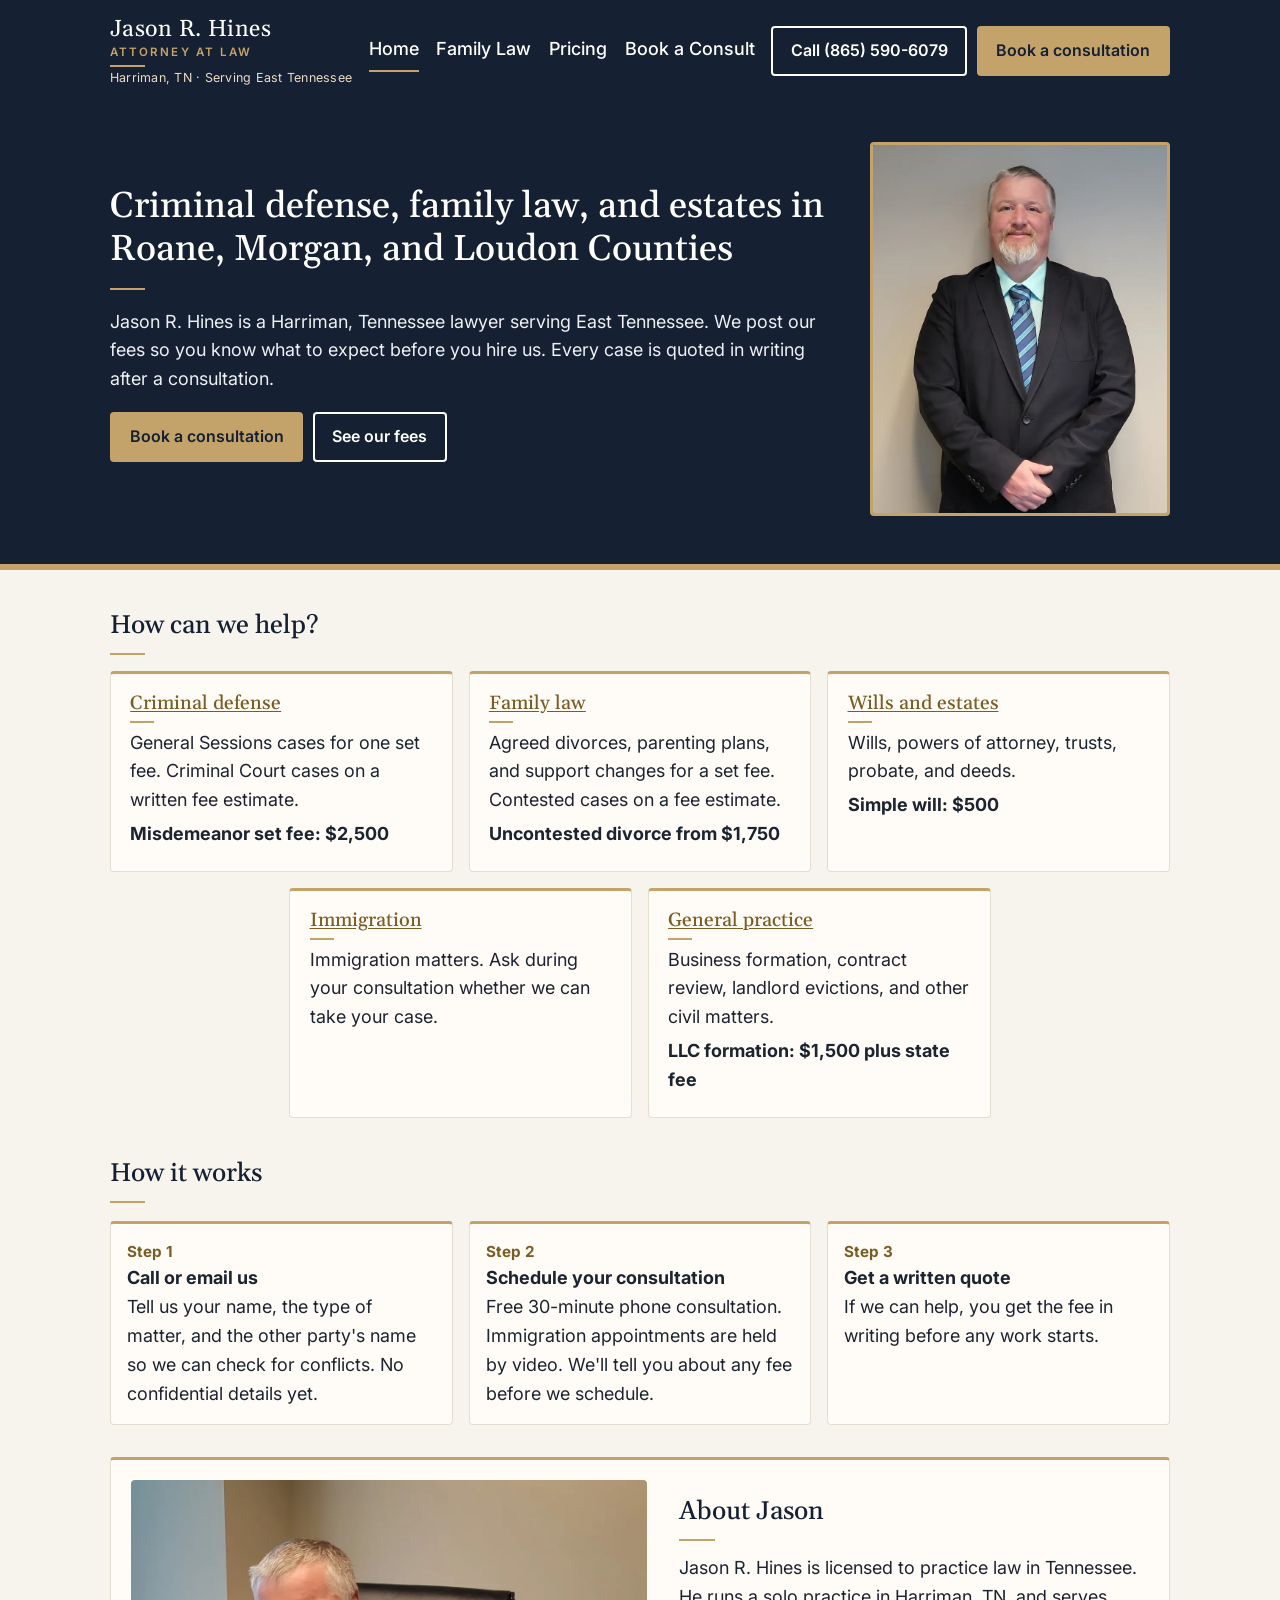
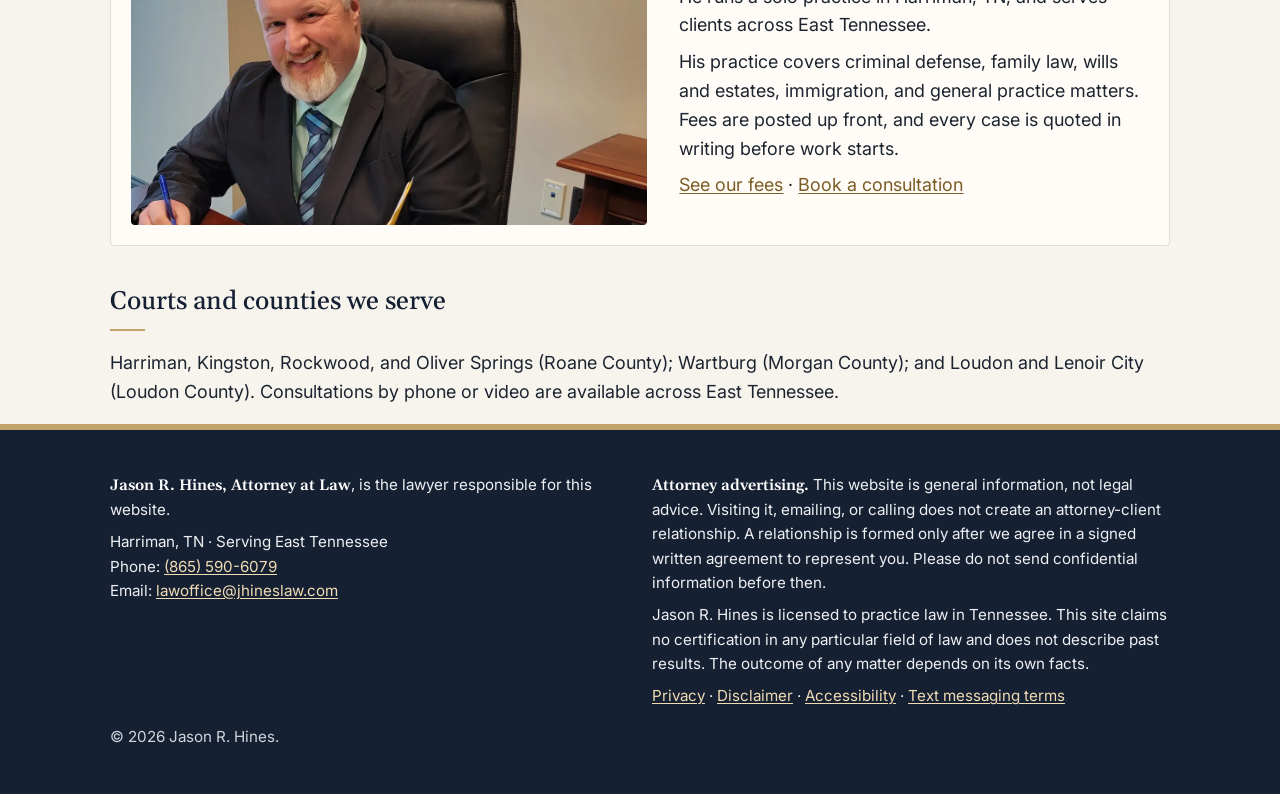
==== index.html @ 0757ddc3 "Add SMS text messaging terms page and privacy SMS section (Jason 11:32 AM CT 11/20/2026 via CoS; Cop" ====
<!DOCTYPE html>
<html lang="en">
<head>
<meta charset="utf-8">
<meta name="viewport" content="width=device-width, initial-scale=1">
<title>Harriman, TN Lawyer | Jason R. Hines, Attorney at Law</title>
<meta name="description" content="Jason R. Hines, Attorney at Law, Harriman, TN. Criminal defense, family law, and estates with posted fees. Serving East Tennessee.">
<link rel="canonical" href="https://jhineslaw.com/">
<link rel="stylesheet" href="styles.css">
</head>
<body>
<a class="skip" href="#main">Skip to main content</a>
<header class="site">
<div class="wrap bar">
<a class="brand" href="index.html"><span class="brand-name">Jason R. Hines</span><small><span class="brand-title">Attorney at Law</span><span class="brand-sep"> · </span><span class="brand-loc">Harriman, TN · Serving East Tennessee</span></small></a>
<nav class="main" aria-label="Main">
<ul><li><a href="index.html" aria-current="page">Home</a></li><li><a href="family-law.html">Family Law</a></li><li><a href="pricing.html">Pricing</a></li><li><a href="consult.html">Book a Consult</a></li></ul>
</nav>
<div class="cta">
<a class="btn btn-ghost" href="tel:+18655906079">Call (865) 590-6079</a>
<a class="btn btn-primary" href="consult.html">Book a consultation</a>
</div>
</div>
</header>
<section class="hero">
<div class="wrap hero-grid">
<div class="hero-text">
<h1>Criminal defense, family law, and estates in Roane, Morgan, and Loudon Counties</h1>
<p>Jason R. Hines is a Harriman, Tennessee lawyer serving East Tennessee. We post our fees so you know what to expect before you hire us. Every case is quoted in writing after a consultation.</p>
<p class="cta"><a class="btn btn-primary" href="consult.html">Book a consultation</a> <a class="btn btn-ghost" href="pricing.html">See our fees</a></p>
</div>
<picture class="hero-photo">
<source srcset="images/jason-hines-headshot.webp" type="image/webp">
<img src="images/jason-hines-headshot.jpg" width="800" height="1000" alt="Jason R. Hines, Attorney at Law" fetchpriority="high">
</picture>
</div>
</section>
<main id="main" class="wrap" tabindex="-1">
<h2>How can we help?</h2>
<div class="cards cards-5">
<div class="card"><h3><a href="pricing.html#criminal">Criminal defense</a></h3><p>General Sessions cases for one set fee. Criminal Court cases on a written fee estimate.</p><p class="price">Misdemeanor set fee: $2,500</p></div>
<div class="card"><h3><a href="family-law.html">Family law</a></h3><p>Agreed divorces, parenting plans, and support changes for a set fee. Contested cases on a fee estimate.</p><p class="price">Uncontested divorce from $1,750</p></div>
<div class="card"><h3><a href="pricing.html#estates">Wills and estates</a></h3><p>Wills, powers of attorney, trusts, probate, and deeds.</p><p class="price">Simple will: $500</p></div>
<div class="card"><h3><a href="consult.html">Immigration</a></h3><p>Immigration matters. Ask during your consultation whether we can take your case.</p></div>
<div class="card"><h3><a href="pricing.html#general">General practice</a></h3><p>Business formation, contract review, landlord evictions, and other civil matters.</p><p class="price">LLC formation: $1,500 plus state fee</p></div>
</div>
<h2>How it works</h2>
<ol class="steps">
<li><strong>Call or email us</strong><br>Tell us your name, the type of matter, and the other party's name so we can check for conflicts. No confidential details yet.</li>
<li><strong>Schedule your consultation</strong><br>Free 30-minute phone consultation. Immigration appointments are held by video. We'll tell you about any fee before we schedule.</li>
<li><strong>Get a written quote</strong><br>If we can help, you get the fee in writing before any work starts.</li>
</ol>
<section class="about" id="about" aria-labelledby="about-heading">
<picture class="about-photo">
<source srcset="images/jason-hines-about.webp" type="image/webp">
<img src="images/jason-hines-about.jpg" width="1200" height="800" loading="lazy" decoding="async" alt="Jason R. Hines in a suit and tie, seated at a desk with a pen in hand">
</picture>
<div class="about-text">
<h2 id="about-heading">About Jason</h2>
<p>Jason R. Hines is licensed to practice law in Tennessee. He runs a solo practice in Harriman, TN, and serves clients across East Tennessee.</p>
<p>His practice covers criminal defense, family law, wills and estates, immigration, and general practice matters. Fees are posted up front, and every case is quoted in writing before work starts.</p>
<p><a href="pricing.html">See our fees</a> · <a href="consult.html">Book a consultation</a></p>
</div>
</section>
<h2>Courts and counties we serve</h2>
<p>Harriman, Kingston, Rockwood, and Oliver Springs (Roane County); Wartburg (Morgan County); and Loudon and Lenoir City (Loudon County). Consultations by phone or video are available across East Tennessee.</p>
</main>
<footer class="site">
<div class="wrap">
<div class="foot-grid">
<div>
<p><strong>Jason R. Hines, Attorney at Law</strong>, is the lawyer responsible for this website.</p>
<p>Harriman, TN · Serving East Tennessee<br>
Phone: <a href="tel:+18655906079">(865) 590-6079</a><br>
Email: <a href="mailto:lawoffice@jhineslaw.com">lawoffice@jhineslaw.com</a></p>
</div>
<div>
<p><strong>Attorney advertising.</strong> This website is general information, not legal advice. Visiting it, emailing, or calling does not create an attorney-client relationship. A relationship is formed only after we agree in a signed written agreement to represent you. Please do not send confidential information before then.</p>
<p>Jason R. Hines is licensed to practice law in Tennessee. This site claims no certification in any particular field of law and does not describe past results. The outcome of any matter depends on its own facts.</p>
<p><a href="privacy.html">Privacy</a> · <a href="disclaimer.html">Disclaimer</a> · <a href="accessibility.html">Accessibility</a> · <a href="sms-terms.html">Text messaging terms</a></p>
</div>
</div>
<p class="small" style="color:#cfd5dd">© 2026 Jason R. Hines.</p>
</div>
</footer>
</body>
</html>
---- styles.css ----
/* Design A ("Navy Classic") theme. Colors and type from
   /workspace/marketing/business-cards/build/build.py and proof-A-front/back.png.
   Fonts are self-hosted in /fonts (see fonts/README.txt) so this site makes
   no third-party font requests. */
@font-face{
  font-family:Gelasio;
  src:url("fonts/Gelasio-Variable.woff2") format("woff2") tech("variations"),
      url("fonts/Gelasio-Variable.woff2") format("woff2");
  font-weight:400 700;
  font-style:normal;
  font-display:swap;
}
@font-face{
  font-family:Gelasio;
  src:url("fonts/Gelasio-Italic-Variable.woff2") format("woff2") tech("variations"),
      url("fonts/Gelasio-Italic-Variable.woff2") format("woff2");
  font-weight:400 700;
  font-style:italic;
  font-display:swap;
}
@font-face{
  font-family:Inter;
  src:url("fonts/Inter-Variable.woff2") format("woff2") tech("variations"),
      url("fonts/Inter-Variable.woff2") format("woff2");
  font-weight:100 900;
  font-style:normal;
  font-display:swap;
}
@font-face{
  font-family:Inter;
  src:url("fonts/Inter-Italic-Variable.woff2") format("woff2") tech("variations"),
      url("fonts/Inter-Italic-Variable.woff2") format("woff2");
  font-weight:100 900;
  font-style:italic;
  font-display:swap;
}

:root{
  --navy:#162033;
  --ink:#1c2430;
  --paper:#f7f4ee;
  --card:#fffcf7;
  --muted:#5b6570;
  --gold:#c4a36a;
  --link:#7a5c24;
  --line:#e4ddd2;
  --tan:#e9dcc3;
  --focus:#1d5fd6;
  --serif:Gelasio,Georgia,"Times New Roman",serif;
  --sans:Inter,system-ui,-apple-system,"Segoe UI",Roboto,"Helvetica Neue",Arial,sans-serif;
}
*{box-sizing:border-box}
html{font-size:100%}
body{
  margin:0;
  font-family:var(--sans);
  font-size:1.125rem;
  line-height:1.6;
  color:var(--ink);
  background:var(--paper);
  font-synthesis:none;
}
h1,h2,h3{
  font-family:var(--serif);
  font-weight:500;
  line-height:1.2;
  color:var(--navy);
}
h1{font-size:2.25rem;margin:.2em 0 .4em}
h2{font-size:1.6rem;margin:1.6em 0 .5em}
h3{font-size:1.2rem;margin:1.2em 0 .3em}
/* Short gold rule under headings, like Design A's title rule */
h1::after,h2::after,h3::after{
  content:"";
  display:block;
  width:2.2rem;
  height:2px;
  background:var(--gold);
  margin:.45em 0 0;
}
h3::after{width:1.5rem;height:1.5px;margin:.35em 0 0}
a{color:var(--link);text-underline-offset:2px}
a:focus-visible,button:focus-visible,input:focus-visible,select:focus-visible,textarea:focus-visible,summary:focus-visible{
  outline:3px solid var(--focus);
  outline-offset:2px;
}
header.site a:focus-visible,
.hero a:focus-visible,
footer.site a:focus-visible{
  outline-color:#fff;
}
.skip{position:absolute;left:-999px;top:0;background:#fff;color:var(--navy);padding:.6rem 1rem;z-index:100;font-weight:600}
.skip:focus{left:.5rem;top:.5rem}

/* Header lockup: Design A front — Gelasio name, letter-spaced gold title, short gold rule */
header.site{
  background:var(--navy);
  color:#fff;
  border-bottom:6px solid var(--gold);
}
.wrap{max-width:1100px;margin:0 auto;padding:0 1.25rem}
.bar{display:flex;flex-wrap:wrap;align-items:center;justify-content:space-between;gap:.9rem 1rem;padding-top:1.05rem;padding-bottom:1.1rem}
.brand{color:#fff;text-decoration:none;font-family:var(--serif);font-size:1.45rem;line-height:1.1;letter-spacing:.015em}
.brand:hover,.brand:focus-visible{color:#fff;text-decoration:none}
.brand-name{display:block}
.brand small{display:block;font-family:var(--sans)}
.brand-title{
  display:block;
  font-size:.72rem;
  letter-spacing:.18em;
  text-transform:uppercase;
  color:var(--gold);
  font-weight:600;
  margin-top:.28em;
  line-height:1.2;
}
.brand-title::after{
  content:"";
  display:block;
  width:2.2rem;
  height:2px;
  background:var(--gold);
  margin:.45em 0 .4em;
}
.brand-sep{display:none}
.brand-loc{
  display:block;
  font-size:.78rem;
  font-weight:400;
  letter-spacing:.02em;
  color:var(--tan);
  text-transform:none;
}
nav.main ul{list-style:none;margin:0;padding:0;display:flex;flex-wrap:wrap;gap:.25rem 1.1rem}
nav.main a{color:#fff;text-decoration:none;display:inline-block;padding:.35rem 0;min-height:24px;font-weight:500}
nav.main a:hover{color:var(--tan)}
nav.main a[aria-current=page]{border-bottom:2px solid var(--gold);color:#fff}
.cta{display:flex;gap:.6rem;flex-wrap:wrap;align-items:center}
.btn{
  display:inline-block;
  padding:.65rem 1.1rem;
  border-radius:4px;
  font-family:var(--sans);
  font-weight:600;
  text-decoration:none;
  border:2px solid transparent;
  min-height:44px;
  font-size:1rem;
  cursor:pointer;
}
.btn-primary{background:var(--gold);color:var(--navy)}
.btn-primary:hover{background:#d4b57f;color:var(--navy)}
.btn-ghost{border-color:#fff;color:#fff;background:transparent}
.btn-ghost:hover{border-color:var(--gold);color:var(--gold)}
.btn-dark{background:var(--navy);color:#fff}
.btn-dark:hover{background:#1f2c44;color:#fff}
.btn-outline{border-color:var(--navy);color:var(--navy);background:transparent}
.btn-outline:hover{background:var(--navy);color:#fff}

/* Hero continues the navy field; gold bar sits under the hero like the card's gold band */
.hero{background:var(--navy);color:#fff;padding:2.5rem 0 3rem;border-bottom:6px solid var(--gold);margin-top:-6px}
.hero h1{color:#fff;max-width:46rem}
.hero h1::after{background:var(--gold)}
.hero p{color:#eef0f3;max-width:46rem}
.lead{max-width:48rem}
.cards.contact-cards{grid-template-columns:repeat(2,1fr)}
.contact-cards h2{margin-top:0}
main{padding:1.5rem 0 3rem}
.cards{display:grid;grid-template-columns:repeat(3,1fr);gap:1rem;margin:1rem 0}
.cards-5{grid-template-columns:repeat(6,1fr)}
.cards-5 .card{grid-column:span 2}
.cards-5 .card:nth-child(4){grid-column:2 / span 2}
.cards-5 .card:nth-child(5){grid-column:4 / span 2}
.card{
  background:var(--card);
  border:1px solid var(--line);
  border-radius:4px;
  padding:1.1rem 1.2rem;
  border-top:3px solid var(--gold);
}
.card h3{margin-top:0}
.card p{margin:.3rem 0;color:var(--ink)}
/* Whole practice-area card is the hit area; the title remains the accessible link. */
.cards-5 .card{position:relative}
.cards-5 .card h3 a{
  color:var(--link);
  text-decoration:underline;
  text-underline-offset:2px;
}
.cards-5 .card h3 a::after{
  content:"";
  position:absolute;
  inset:0;
  z-index:1;
}
.cards-5 .card:hover{border-color:var(--gold)}
.cards-5 .card:focus-within{
  outline:3px solid var(--focus);
  outline-offset:2px;
}
.cards-5 .card h3 a:focus-visible{outline:none}
.price{font-weight:700;color:var(--navy)}
.note{background:var(--card);border-left:4px solid var(--link);padding:.8rem 1rem;border-radius:4px;margin:1rem 0}
.warn{background:#fff4e0;border:2px solid #8a5a00;padding:1rem;border-radius:6px;margin:1rem 0}
table{width:100%;border-collapse:collapse;background:var(--card);margin:.6rem 0 1rem;font-size:1rem}
caption{text-align:left;font-weight:600;padding:.4rem 0;color:var(--navy);font-family:var(--serif)}
th,td{border:1px solid var(--line);padding:.55rem .7rem;text-align:left;vertical-align:top}
th{background:var(--tan);color:var(--navy);font-family:var(--sans);font-weight:600}
td.num{white-space:nowrap}
.steps{counter-reset:s;list-style:none;padding:0;display:grid;grid-template-columns:repeat(3,1fr);gap:1rem}
.steps li{background:var(--card);border:1px solid var(--line);border-radius:4px;padding:1rem;border-top:3px solid var(--gold)}
.steps li::before{counter-increment:s;content:"Step " counter(s);display:block;font-weight:700;color:var(--link);font-size:.95rem}
.steps li.current{border:2px solid var(--navy);border-top:3px solid var(--gold)}
fieldset{border:1px solid var(--line);border-radius:4px;background:var(--card);padding:1rem 1.2rem;margin:1rem 0}
legend{font-weight:700;color:var(--navy);padding:0 .3rem;font-family:var(--serif)}
label{display:block;font-weight:600;margin:.8rem 0 .25rem}
.hint{display:block;font-weight:400;color:var(--muted);font-size:.95rem}
input[type=text],input[type=email],input[type=tel],input[type=date],select,textarea{
  width:100%;max-width:34rem;padding:.6rem;border:2px solid #6b7480;border-radius:4px;font:inherit;background:#fff;color:var(--ink);min-height:44px
}
.radio{display:flex;gap:.5rem;align-items:flex-start;margin:.4rem 0;font-weight:400}
.radio input{width:24px;height:24px;margin-top:.15rem}

/* Footer: navy field and gold bar, typography aligned with the card */
footer.site{
  background:var(--navy);
  color:#eef0f3;
  padding:2.15rem 0 2.35rem;
  font-size:.95rem;
  border-top:6px solid var(--gold);
}
footer.site a{color:#f0dcb4}
footer.site a:hover{color:var(--gold)}
footer.site p{margin:.5rem 0}
footer.site strong{font-family:var(--serif);font-weight:600;color:#fff}
.foot-grid{display:grid;grid-template-columns:1fr 1fr;gap:1.5rem}
.small{font-size:.95rem;color:var(--muted)}
footer.site .small{color:#cfd5dd}
.hero-grid{display:grid;grid-template-columns:minmax(0,1fr) 300px;gap:2.5rem;align-items:center}
.hero-photo{display:block}
.hero-photo img{display:block;width:100%;height:auto;border-radius:4px;border:3px solid var(--gold)}
.about{
  display:grid;
  grid-template-columns:minmax(0,1.1fr) minmax(0,1fr);
  gap:2rem;
  align-items:center;
  background:var(--card);
  border:1px solid var(--line);
  border-radius:4px;
  padding:1.25rem;
  margin:2rem 0;
  border-top:3px solid var(--gold);
}
.about-photo img{display:block;width:100%;height:auto;border-radius:4px}
.about-text h2{margin-top:0}
.about-text p{margin:.5rem 0}
@media (max-width:760px){
  .hero-grid,.about{grid-template-columns:1fr;gap:1.25rem}
  .hero-photo{max-width:200px;justify-self:center;grid-row:1}
  .about{padding:1rem}
  h1{font-size:1.75rem}
  .brand{font-size:1.3rem}
  .cards,.cards-5,.cards.contact-cards,.steps,.foot-grid{grid-template-columns:1fr}
  .cards-5 .card,.cards-5 .card:nth-child(4),.cards-5 .card:nth-child(5){grid-column:auto}
  table{font-size:.95rem}
  .table-scroll{overflow-x:auto}
  .bar{padding-top:.85rem;padding-bottom:1rem}
  header.site .brand,
  header.site nav.main,
  header.site .cta{flex:1 1 100%;min-width:0}
  header.site nav.main ul{gap:.35rem .7rem}
  header.site .cta .btn{flex:1 1 100%;text-align:center}
}
@media (min-width:761px){
  header.site .bar{flex-wrap:nowrap}
}
@media (prefers-reduced-motion:reduce){*{transition:none!important}}
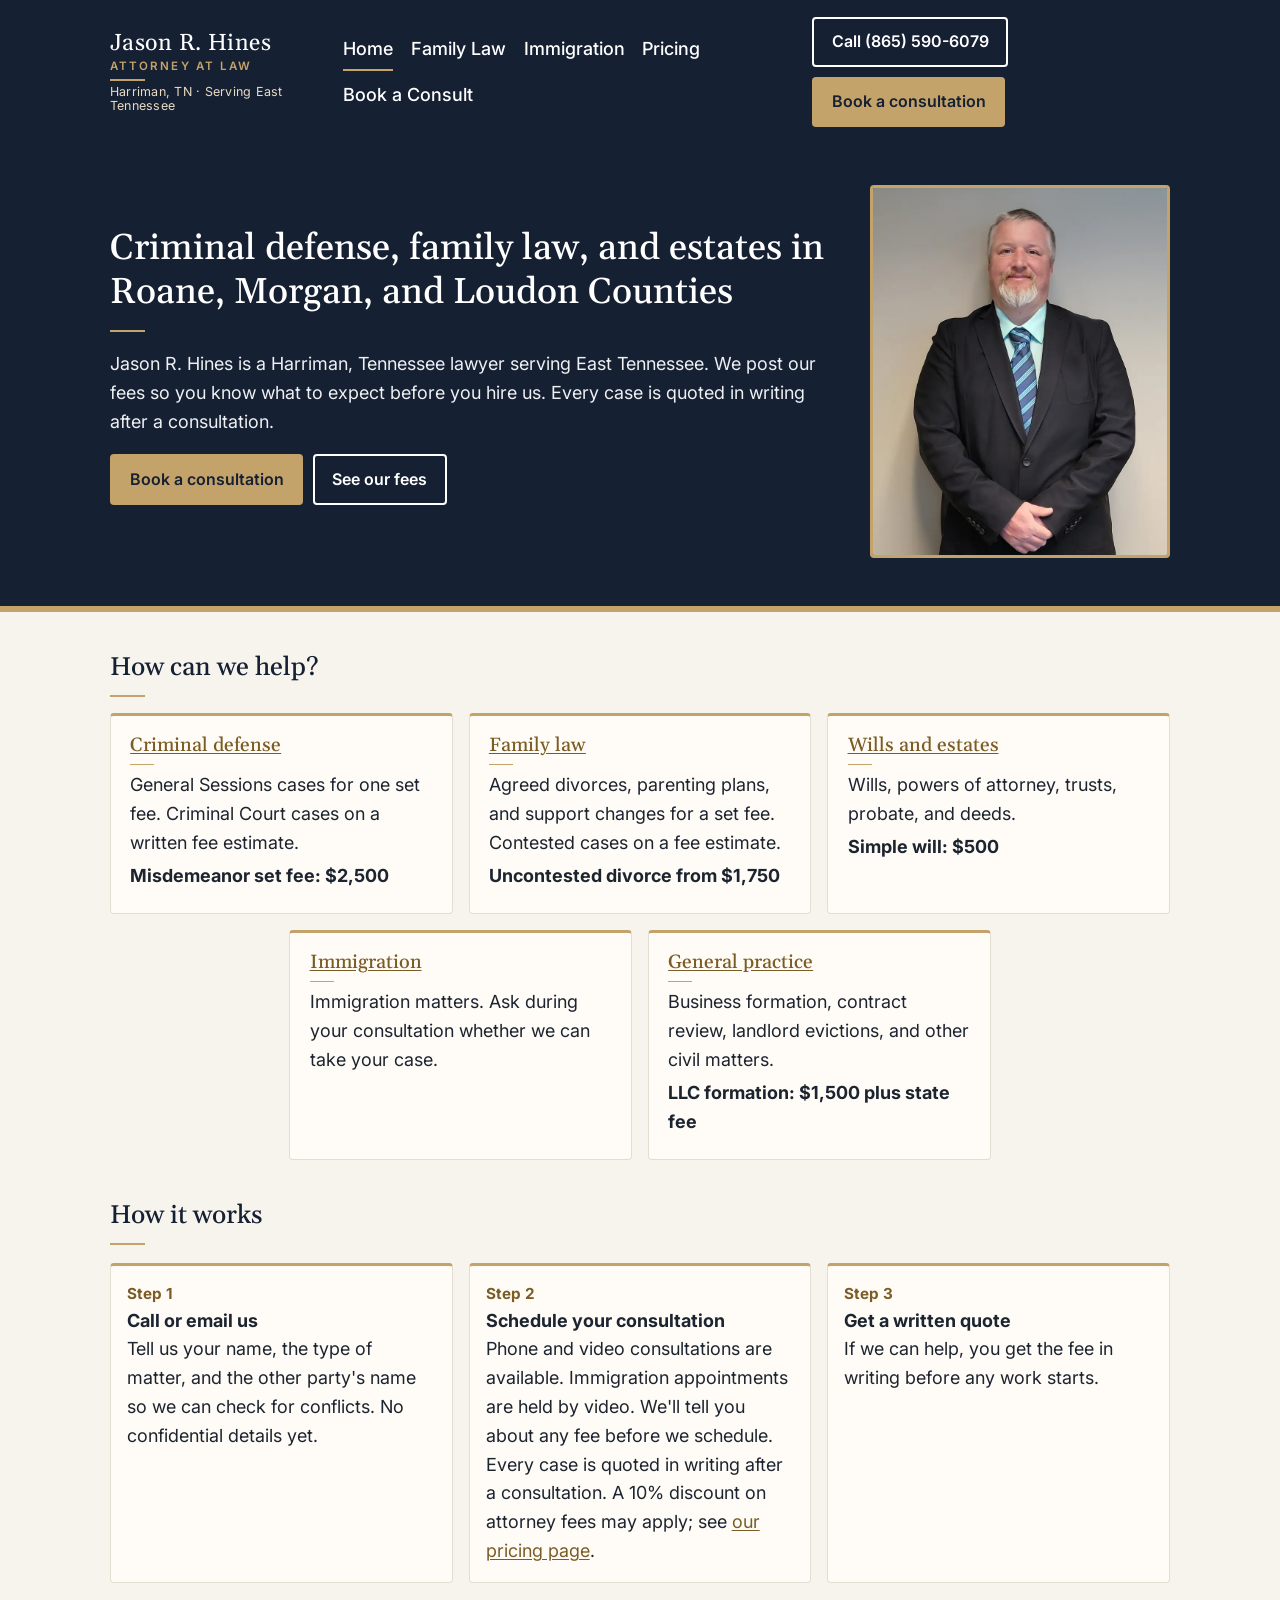
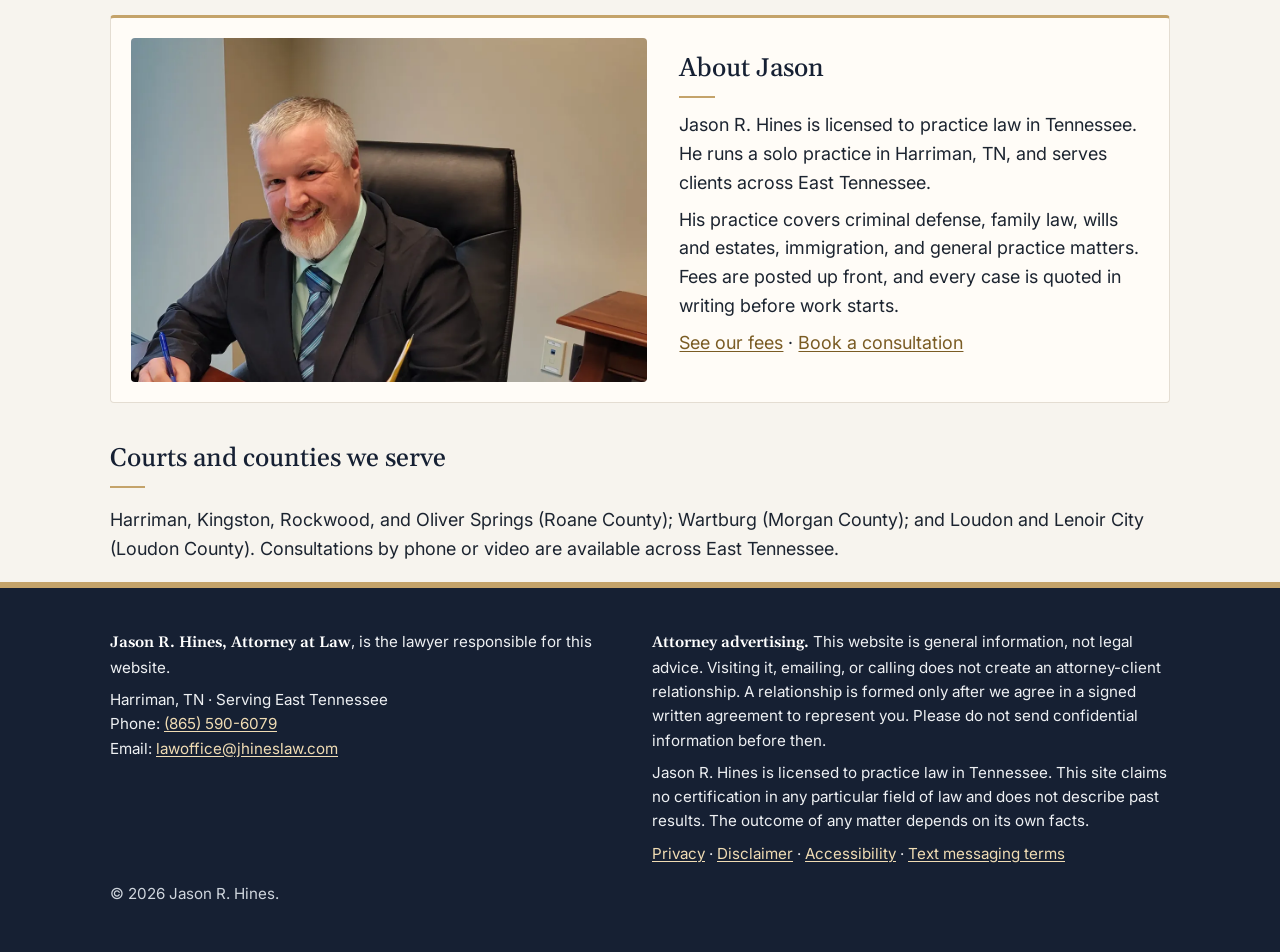
==== commit 86d96d6d: "FINAL DRAFT (staged, do not push): all practice areas, immigration page, Request-a-consult mailto fo" ====
--- a/index.html
+++ b/index.html
@@ -7,6 +7,9 @@
 <meta name="description" content="Jason R. Hines, Attorney at Law, Harriman, TN. Criminal defense, family law, and estates with posted fees. Serving East Tennessee.">
 <link rel="canonical" href="https://jhineslaw.com/">
 <link rel="stylesheet" href="styles.css">
+<script type="application/ld+json">
+{"@context":"https://schema.org","@type":"LegalService","name":"Jason R. Hines, Attorney at Law","url":"https://jhineslaw.com/","telephone":"+1-865-590-6079","email":"lawoffice@jhineslaw.com","address":{"@type":"PostalAddress","addressLocality":"Harriman","addressRegion":"TN","addressCountry":"US"},"areaServed":"East Tennessee","knowsAbout":["Criminal defense","Family law","Wills and estates","Immigration","General practice"]}
+</script>
 </head>
 <body>
 <a class="skip" href="#main">Skip to main content</a>
@@ -14,7 +17,7 @@
 <div class="wrap bar">
 <a class="brand" href="index.html"><span class="brand-name">Jason R. Hines</span><small><span class="brand-title">Attorney at Law</span><span class="brand-sep"> · </span><span class="brand-loc">Harriman, TN · Serving East Tennessee</span></small></a>
 <nav class="main" aria-label="Main">
-<ul><li><a href="index.html" aria-current="page">Home</a></li><li><a href="family-law.html">Family Law</a></li><li><a href="pricing.html">Pricing</a></li><li><a href="consult.html">Book a Consult</a></li></ul>
+<ul><li><a href="index.html" aria-current="page">Home</a></li><li><a href="family-law.html">Family Law</a></li><li><a href="immigration.html">Immigration</a></li><li><a href="pricing.html">Pricing</a></li><li><a href="consult.html">Book a Consult</a></li></ul>
 </nav>
 <div class="cta">
 <a class="btn btn-ghost" href="tel:+18655906079">Call (865) 590-6079</a>
@@ -38,16 +41,16 @@
 <main id="main" class="wrap" tabindex="-1">
 <h2>How can we help?</h2>
 <div class="cards cards-5">
-<div class="card"><h3><a href="pricing.html#criminal">Criminal defense</a></h3><p>General Sessions cases for one set fee. Criminal Court cases on a written fee estimate.</p><p class="price">Misdemeanor set fee: $2,500</p></div>
+<div class="card"><h3><a href="criminal-defense.html">Criminal defense</a></h3><p>General Sessions cases for one set fee. Criminal Court cases on a written fee estimate.</p><p class="price">Misdemeanor set fee: $2,500</p></div>
 <div class="card"><h3><a href="family-law.html">Family law</a></h3><p>Agreed divorces, parenting plans, and support changes for a set fee. Contested cases on a fee estimate.</p><p class="price">Uncontested divorce from $1,750</p></div>
-<div class="card"><h3><a href="pricing.html#estates">Wills and estates</a></h3><p>Wills, powers of attorney, trusts, probate, and deeds.</p><p class="price">Simple will: $500</p></div>
-<div class="card"><h3><a href="consult.html">Immigration</a></h3><p>Immigration matters. Ask during your consultation whether we can take your case.</p></div>
-<div class="card"><h3><a href="pricing.html#general">General practice</a></h3><p>Business formation, contract review, landlord evictions, and other civil matters.</p><p class="price">LLC formation: $1,500 plus state fee</p></div>
+<div class="card"><h3><a href="wills-estates.html">Wills and estates</a></h3><p>Wills, powers of attorney, trusts, probate, and deeds.</p><p class="price">Simple will: $500</p></div>
+<div class="card"><h3><a href="immigration.html">Immigration</a></h3><p>Immigration matters. Ask during your consultation whether we can take your case.</p></div>
+<div class="card"><h3><a href="general-practice.html">General practice</a></h3><p>Business formation, contract review, landlord evictions, and other civil matters.</p><p class="price">LLC formation: $1,500 plus state fee</p></div>
 </div>
 <h2>How it works</h2>
 <ol class="steps">
 <li><strong>Call or email us</strong><br>Tell us your name, the type of matter, and the other party's name so we can check for conflicts. No confidential details yet.</li>
-<li><strong>Schedule your consultation</strong><br>Free 30-minute phone consultation. Immigration appointments are held by video. We'll tell you about any fee before we schedule.</li>
+<li><strong>Schedule your consultation</strong><br>Phone and video consultations are available. Immigration appointments are held by video. We'll tell you about any fee before we schedule. Every case is quoted in writing after a consultation. A 10% discount on attorney fees may apply; see <a href="pricing.html#veterans">our pricing page</a>.</li>
 <li><strong>Get a written quote</strong><br>If we can help, you get the fee in writing before any work starts.</li>
 </ol>
 <section class="about" id="about" aria-labelledby="about-heading">
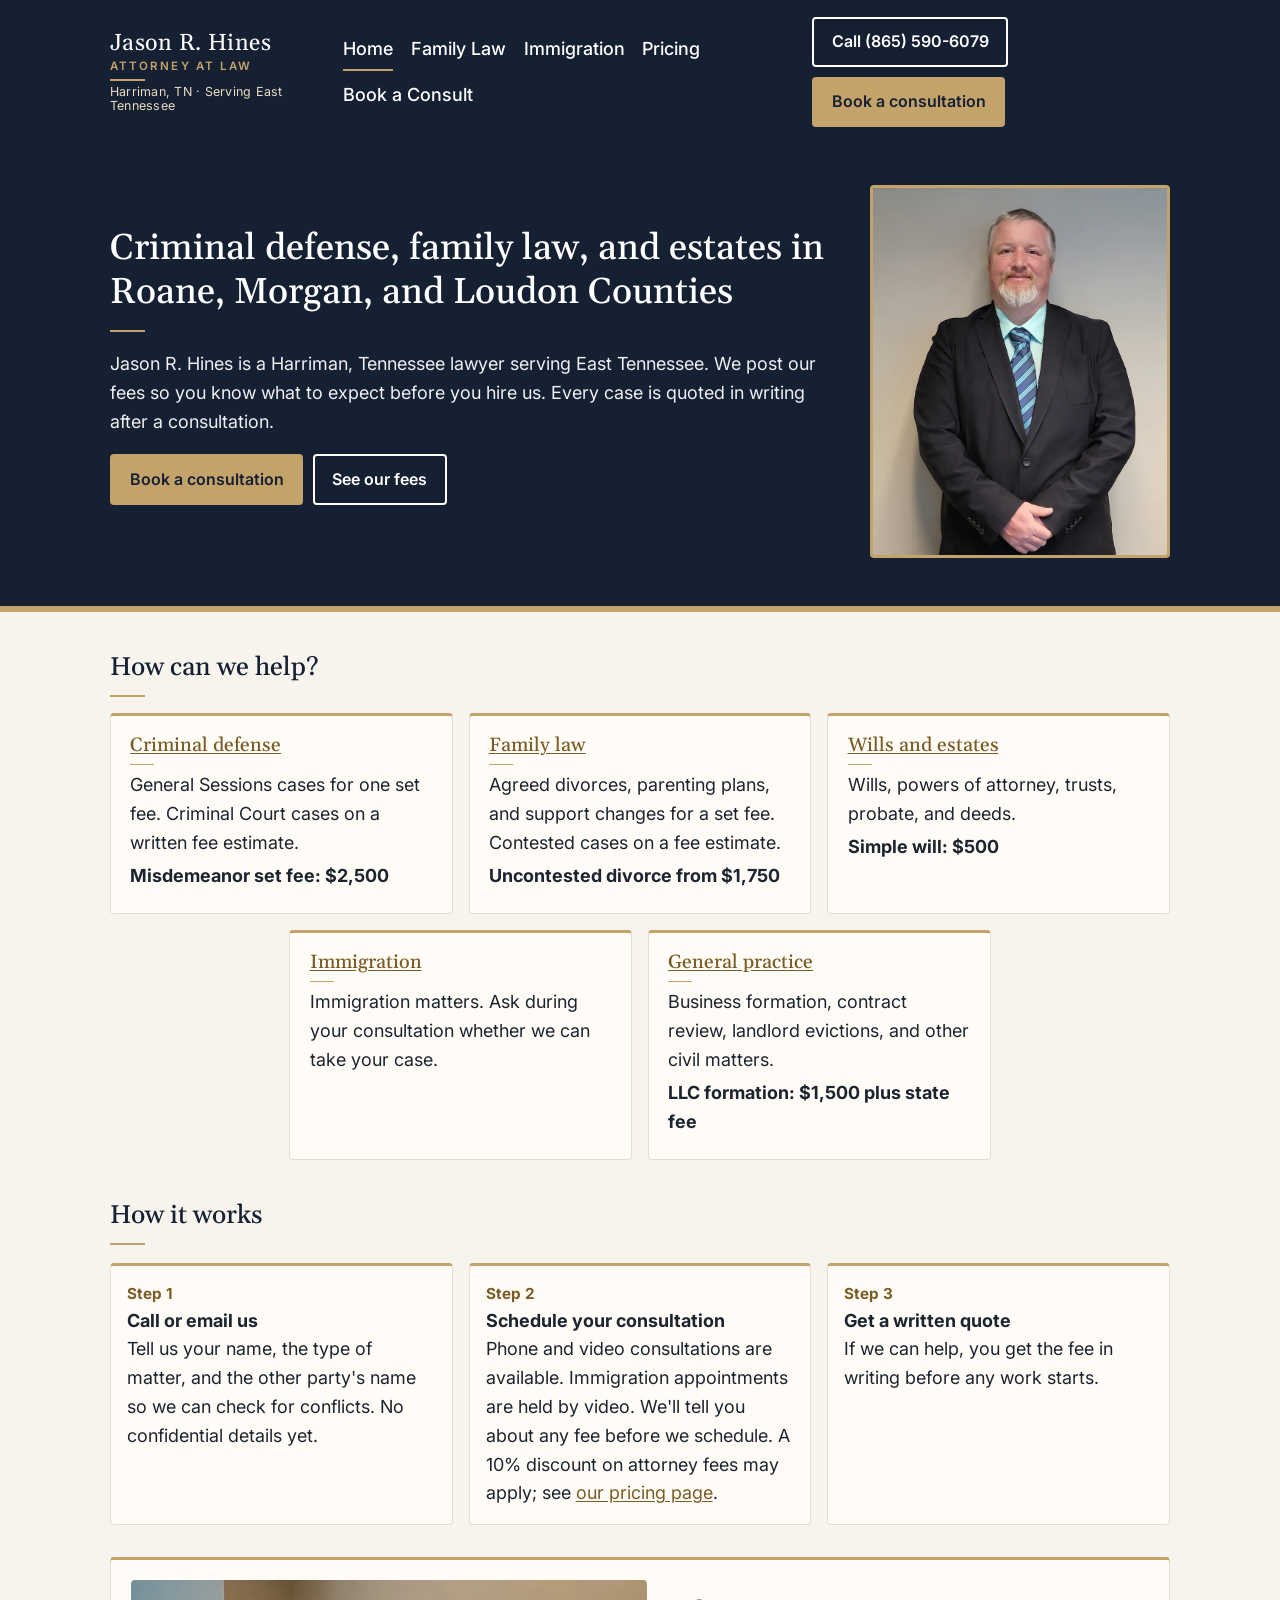
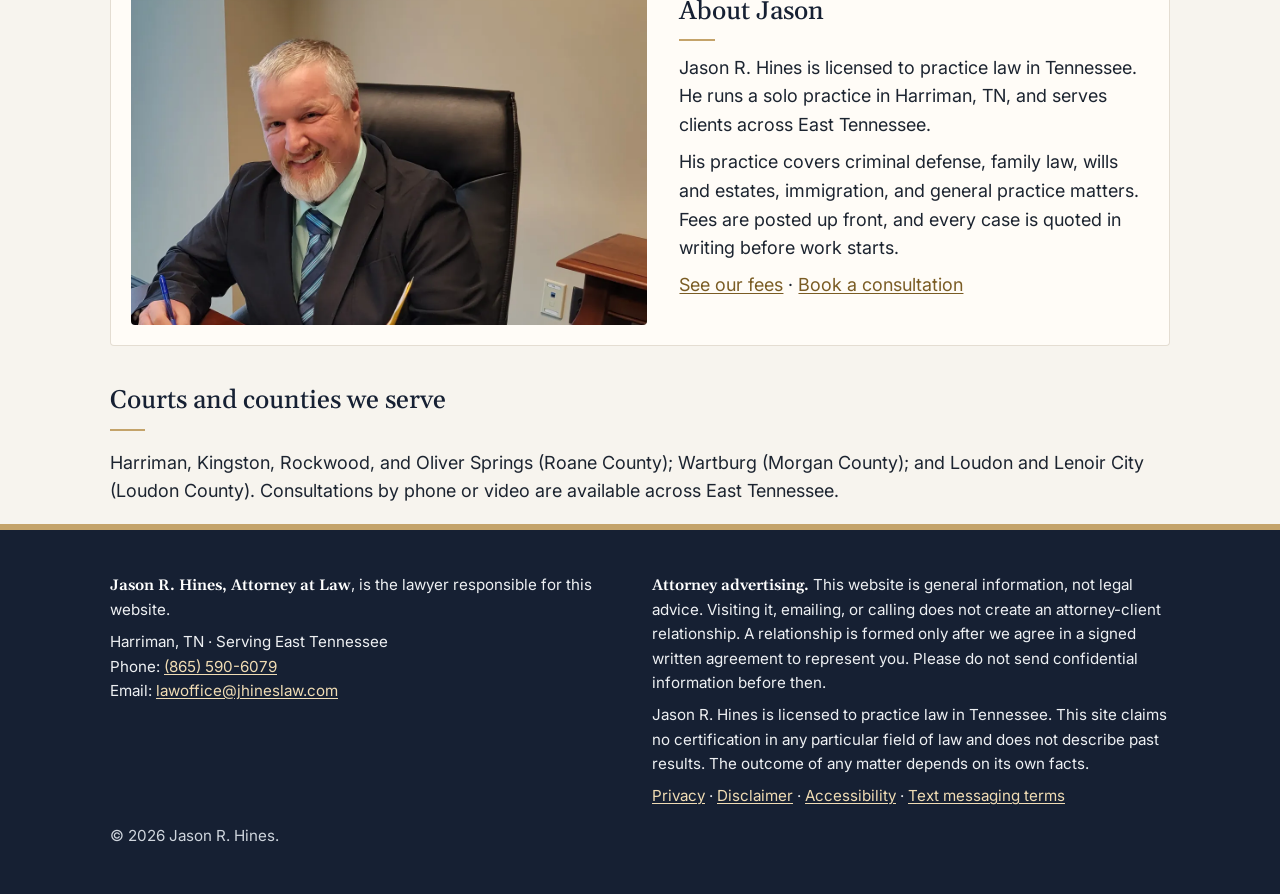
==== commit fa18b481: "FINAL DRAFT r2 (staged, do not push): Intake/Marketing names-only form spec, mailto press-Send messa" ====
--- a/index.html
+++ b/index.html
@@ -50,7 +50,7 @@
 <h2>How it works</h2>
 <ol class="steps">
 <li><strong>Call or email us</strong><br>Tell us your name, the type of matter, and the other party's name so we can check for conflicts. No confidential details yet.</li>
-<li><strong>Schedule your consultation</strong><br>Phone and video consultations are available. Immigration appointments are held by video. We'll tell you about any fee before we schedule. Every case is quoted in writing after a consultation. A 10% discount on attorney fees may apply; see <a href="pricing.html#veterans">our pricing page</a>.</li>
+<li><strong>Schedule your consultation</strong><br>Phone and video consultations are available. Immigration appointments are held by video. We'll tell you about any fee before we schedule. A 10% discount on attorney fees may apply; see <a href="pricing.html#veterans">our pricing page</a>.</li>
 <li><strong>Get a written quote</strong><br>If we can help, you get the fee in writing before any work starts.</li>
 </ol>
 <section class="about" id="about" aria-labelledby="about-heading">
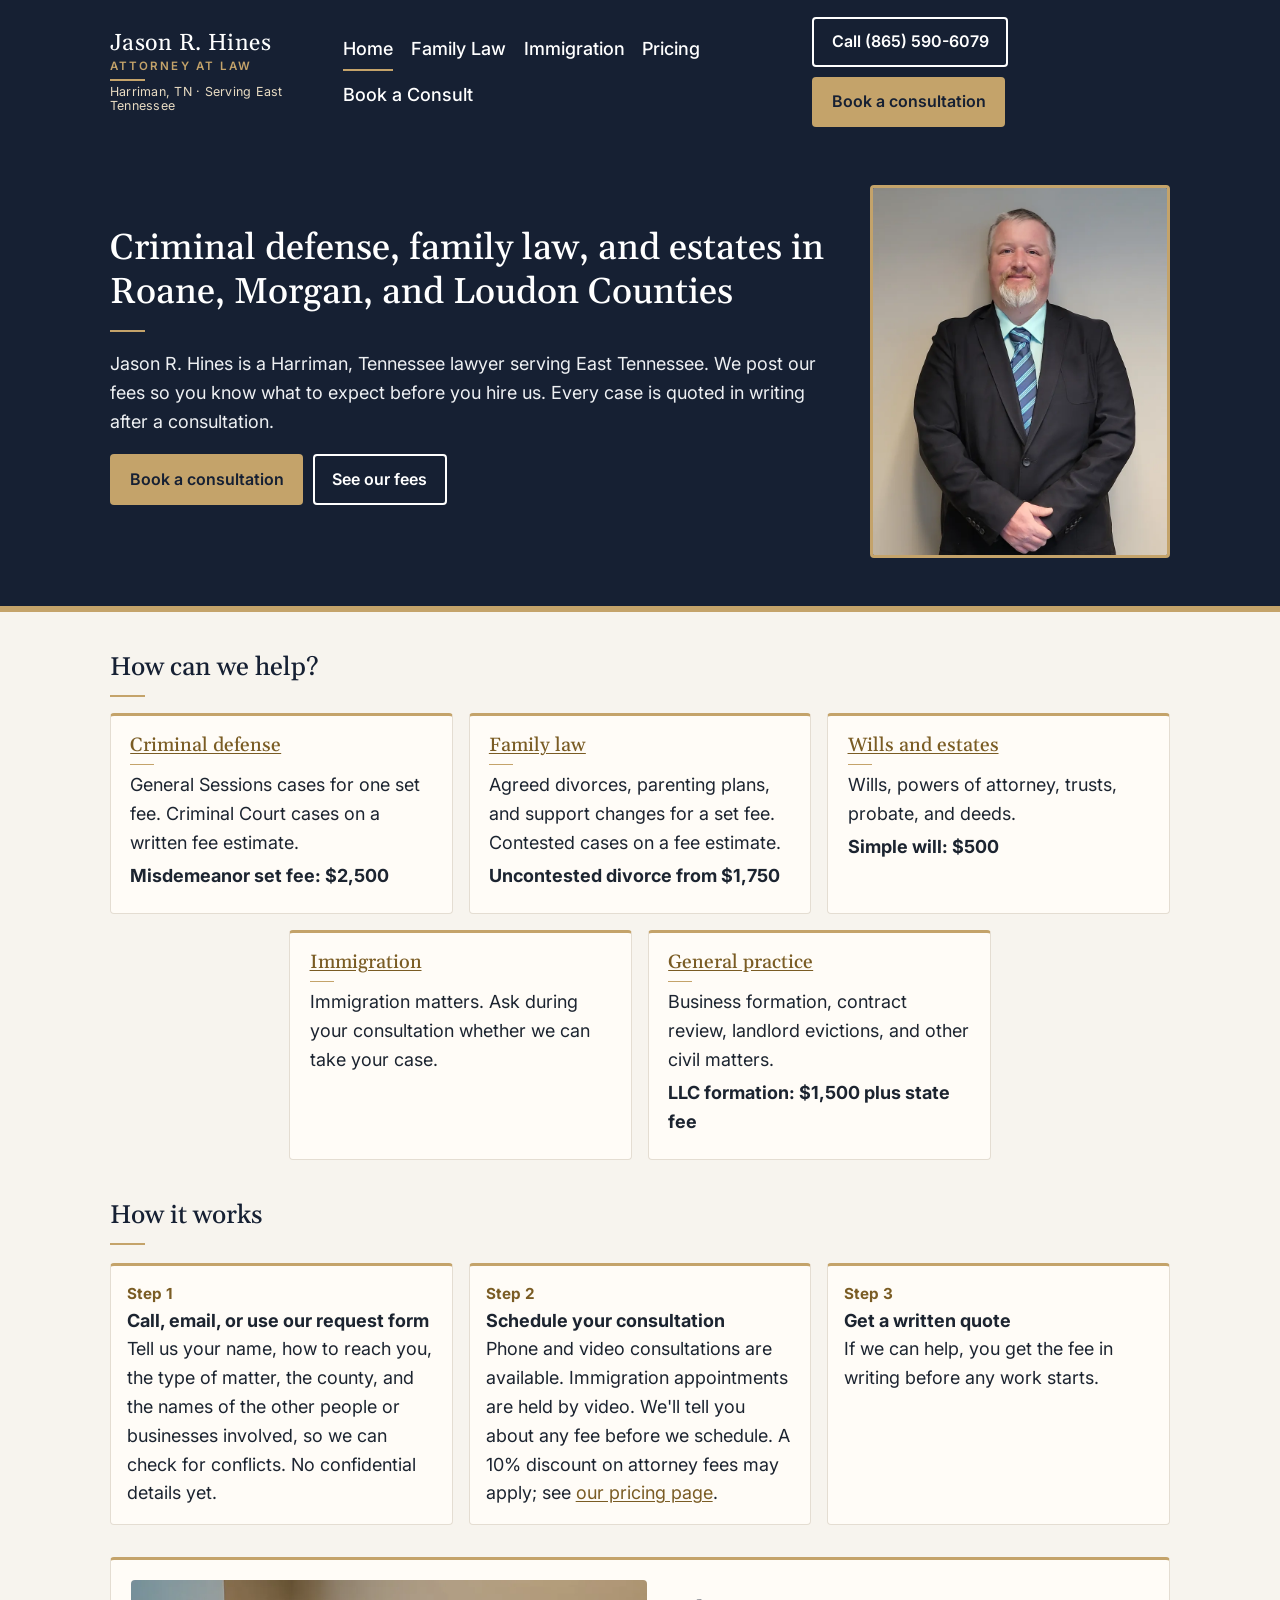
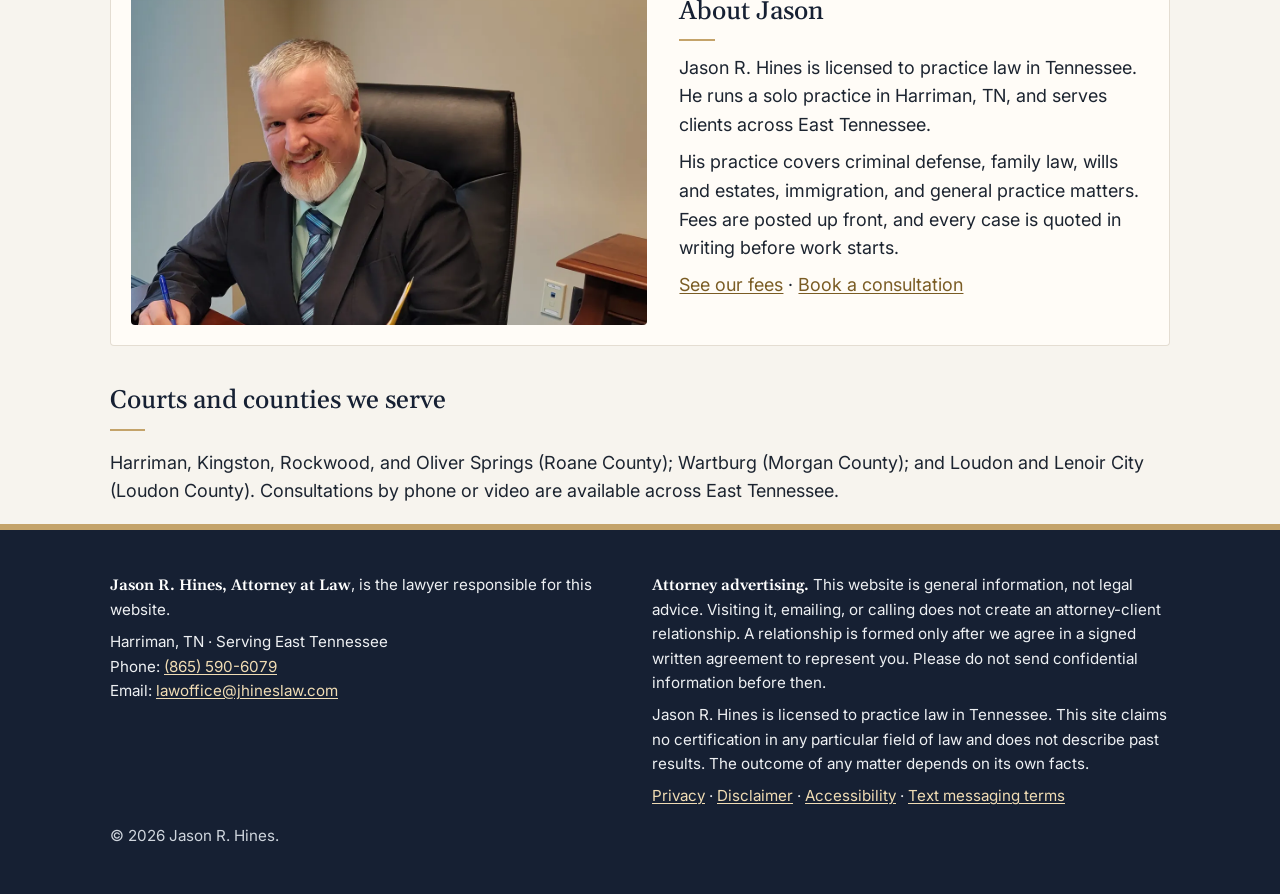
==== commit f031c8a0: "Copy Desk FIX F1–F13 applied exactly (verdict copy-desk/verdicts/2026-11-20-golive-staged-e7e2ebf.md" ====
--- a/index.html
+++ b/index.html
@@ -49,7 +49,7 @@
 </div>
 <h2>How it works</h2>
 <ol class="steps">
-<li><strong>Call or email us</strong><br>Tell us your name, the type of matter, and the other party's name so we can check for conflicts. No confidential details yet.</li>
+<li><strong>Call, email, or use our request form</strong><br>Tell us your name, how to reach you, the type of matter, the county, and the names of the other people or businesses involved, so we can check for conflicts. No confidential details yet.</li>
 <li><strong>Schedule your consultation</strong><br>Phone and video consultations are available. Immigration appointments are held by video. We'll tell you about any fee before we schedule. A 10% discount on attorney fees may apply; see <a href="pricing.html#veterans">our pricing page</a>.</li>
 <li><strong>Get a written quote</strong><br>If we can help, you get the fee in writing before any work starts.</li>
 </ol>
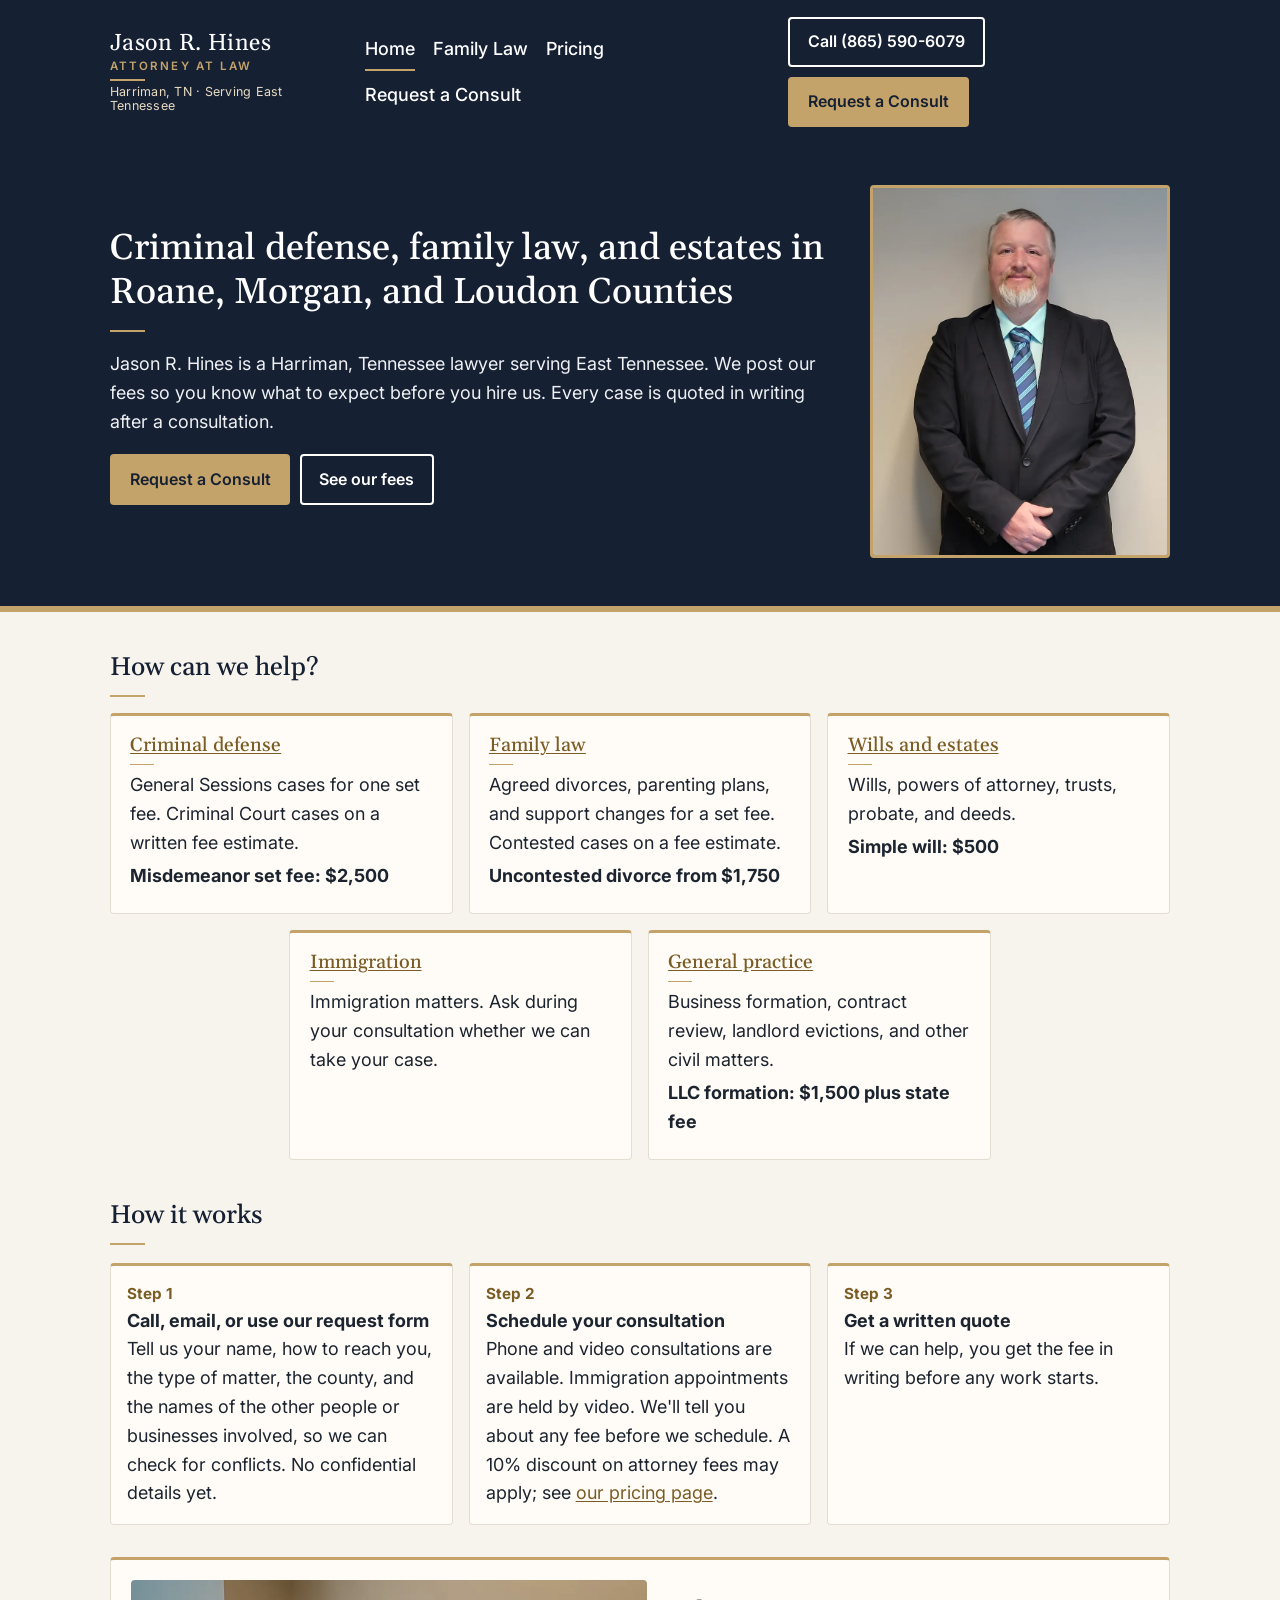
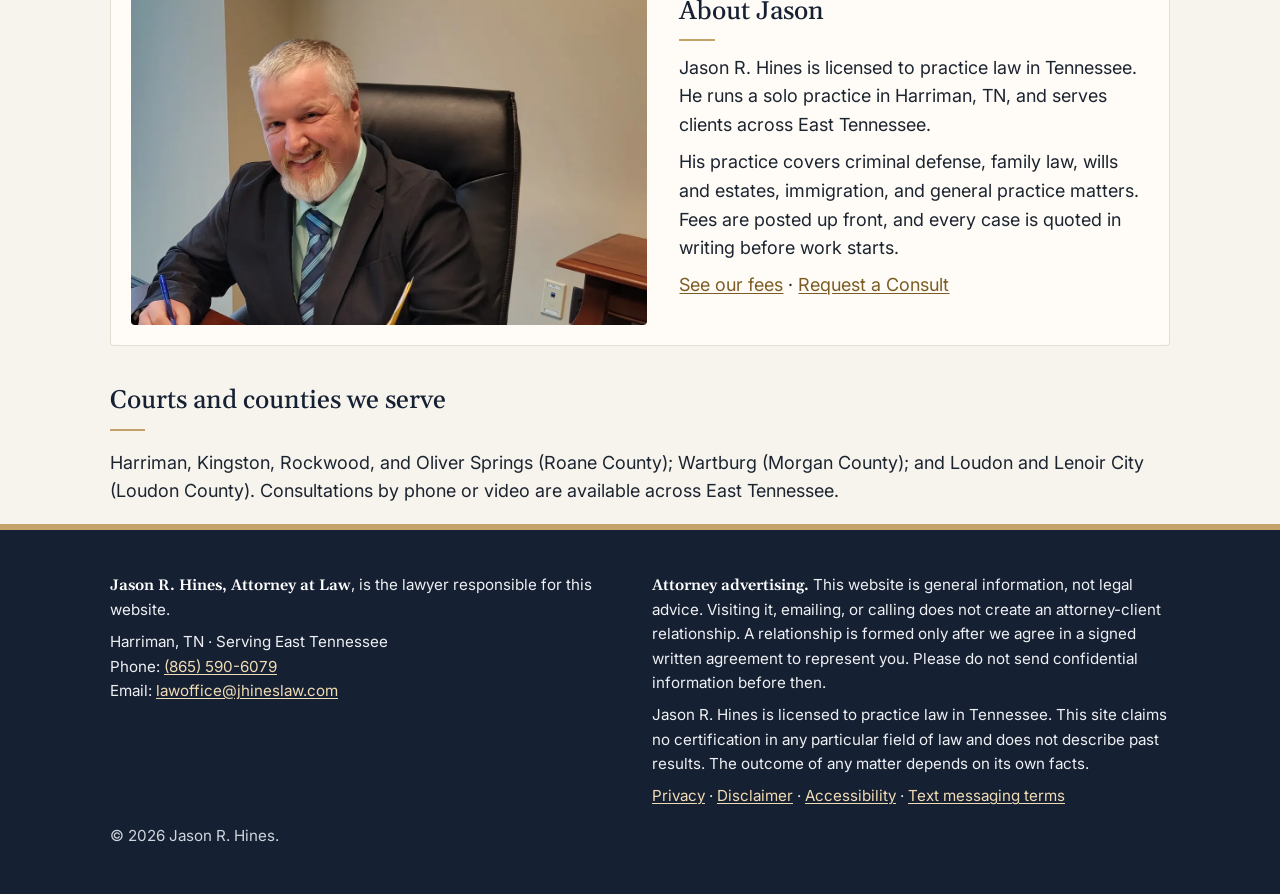
==== commit 11fd63b7: "Jason 5:27 AM CT 11/21/2026 approved draft changes (via CoS / Grok Bot); staged, do not push Request" ====
--- a/index.html
+++ b/index.html
@@ -17,11 +17,11 @@
 <div class="wrap bar">
 <a class="brand" href="index.html"><span class="brand-name">Jason R. Hines</span><small><span class="brand-title">Attorney at Law</span><span class="brand-sep"> · </span><span class="brand-loc">Harriman, TN · Serving East Tennessee</span></small></a>
 <nav class="main" aria-label="Main">
-<ul><li><a href="index.html" aria-current="page">Home</a></li><li><a href="family-law.html">Family Law</a></li><li><a href="immigration.html">Immigration</a></li><li><a href="pricing.html">Pricing</a></li><li><a href="consult.html">Book a Consult</a></li></ul>
+<ul><li><a href="index.html" aria-current="page">Home</a></li><li><a href="family-law.html">Family Law</a></li><li><a href="pricing.html">Pricing</a></li><li><a href="consult.html">Request a Consult</a></li></ul>
 </nav>
 <div class="cta">
 <a class="btn btn-ghost" href="tel:+18655906079">Call (865) 590-6079</a>
-<a class="btn btn-primary" href="consult.html">Book a consultation</a>
+<a class="btn btn-primary" href="consult.html">Request a Consult</a>
 </div>
 </div>
 </header>
@@ -30,7 +30,7 @@
 <div class="hero-text">
 <h1>Criminal defense, family law, and estates in Roane, Morgan, and Loudon Counties</h1>
 <p>Jason R. Hines is a Harriman, Tennessee lawyer serving East Tennessee. We post our fees so you know what to expect before you hire us. Every case is quoted in writing after a consultation.</p>
-<p class="cta"><a class="btn btn-primary" href="consult.html">Book a consultation</a> <a class="btn btn-ghost" href="pricing.html">See our fees</a></p>
+<p class="cta"><a class="btn btn-primary" href="consult.html">Request a Consult</a> <a class="btn btn-ghost" href="pricing.html">See our fees</a></p>
 </div>
 <picture class="hero-photo">
 <source srcset="images/jason-hines-headshot.webp" type="image/webp">
@@ -44,7 +44,7 @@
 <div class="card"><h3><a href="criminal-defense.html">Criminal defense</a></h3><p>General Sessions cases for one set fee. Criminal Court cases on a written fee estimate.</p><p class="price">Misdemeanor set fee: $2,500</p></div>
 <div class="card"><h3><a href="family-law.html">Family law</a></h3><p>Agreed divorces, parenting plans, and support changes for a set fee. Contested cases on a fee estimate.</p><p class="price">Uncontested divorce from $1,750</p></div>
 <div class="card"><h3><a href="wills-estates.html">Wills and estates</a></h3><p>Wills, powers of attorney, trusts, probate, and deeds.</p><p class="price">Simple will: $500</p></div>
-<div class="card"><h3><a href="immigration.html">Immigration</a></h3><p>Immigration matters. Ask during your consultation whether we can take your case.</p></div>
+<div class="card"><h3><a href="consult.html">Immigration</a></h3><p>Immigration matters. Ask during your consultation whether we can take your case.</p></div>
 <div class="card"><h3><a href="general-practice.html">General practice</a></h3><p>Business formation, contract review, landlord evictions, and other civil matters.</p><p class="price">LLC formation: $1,500 plus state fee</p></div>
 </div>
 <h2>How it works</h2>
@@ -62,7 +62,7 @@
 <h2 id="about-heading">About Jason</h2>
 <p>Jason R. Hines is licensed to practice law in Tennessee. He runs a solo practice in Harriman, TN, and serves clients across East Tennessee.</p>
 <p>His practice covers criminal defense, family law, wills and estates, immigration, and general practice matters. Fees are posted up front, and every case is quoted in writing before work starts.</p>
-<p><a href="pricing.html">See our fees</a> · <a href="consult.html">Book a consultation</a></p>
+<p><a href="pricing.html">See our fees</a> · <a href="consult.html">Request a Consult</a></p>
 </div>
 </section>
 <h2>Courts and counties we serve</h2>
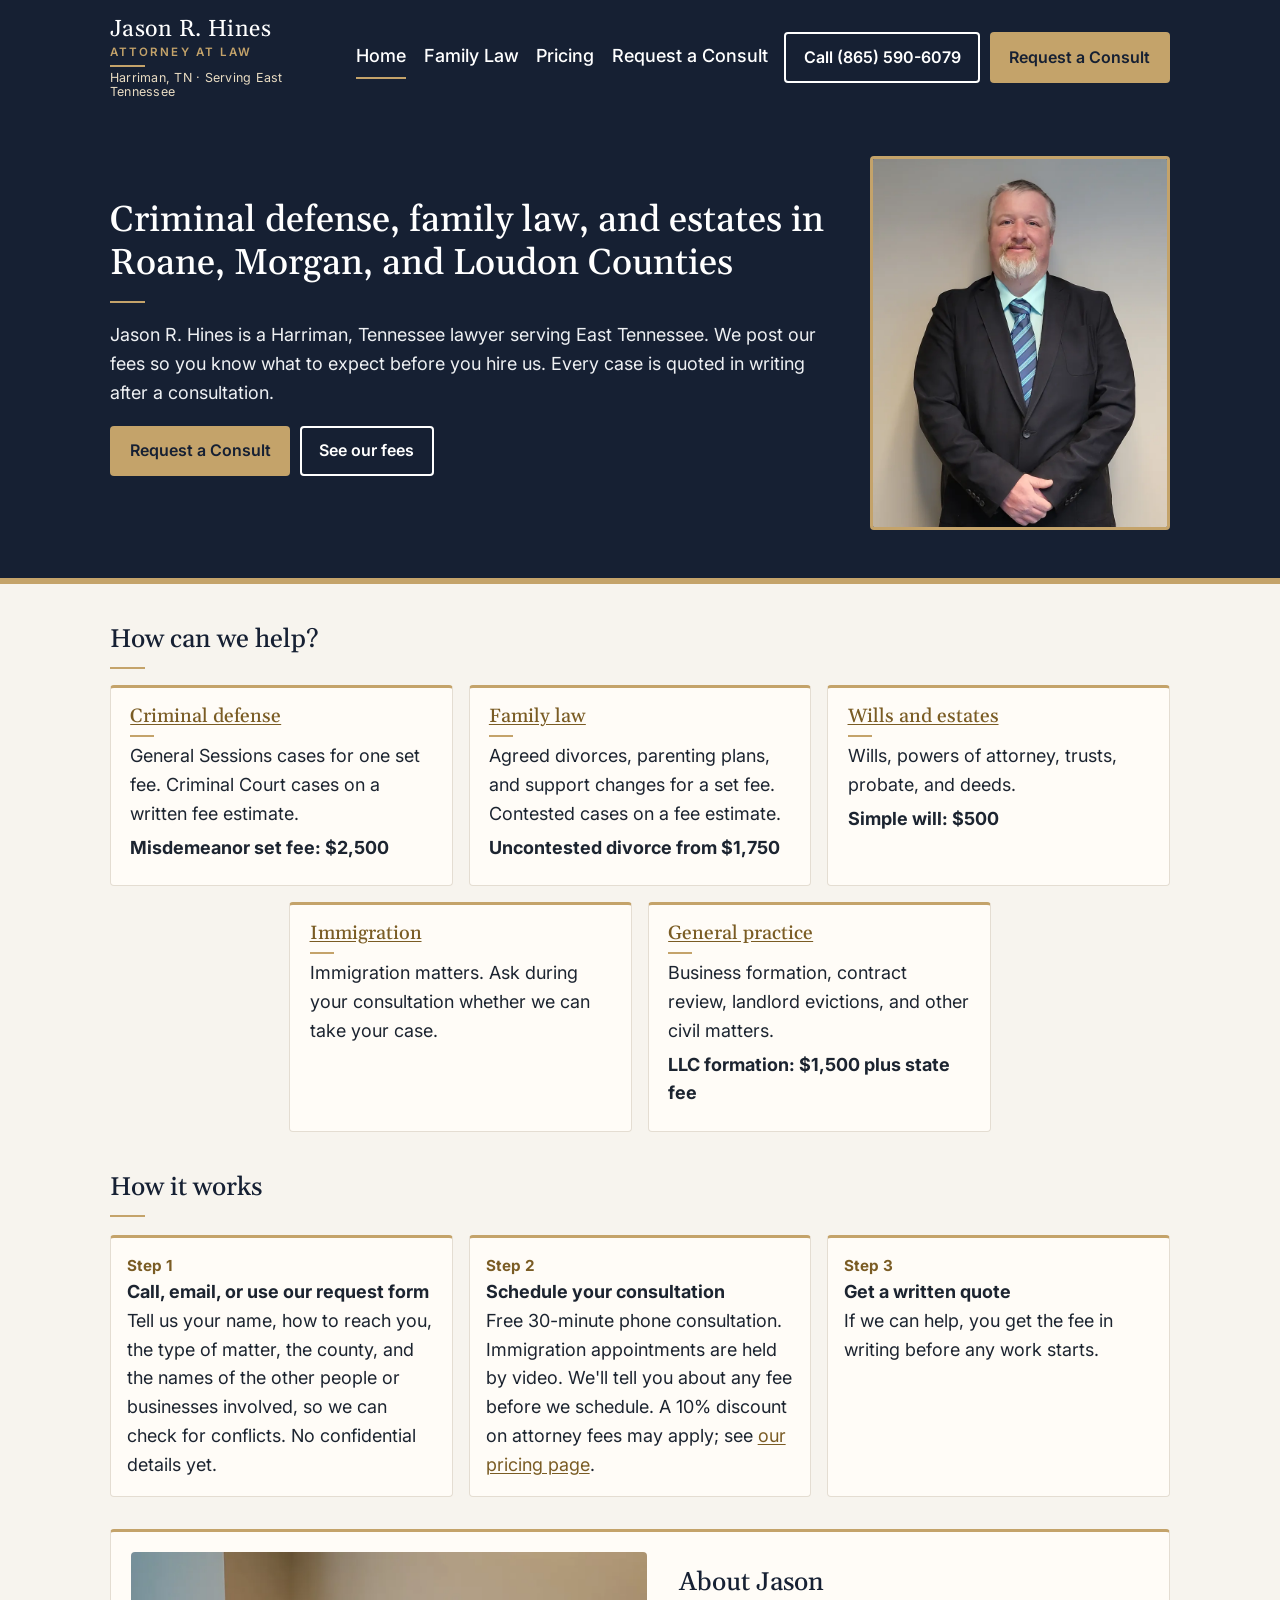
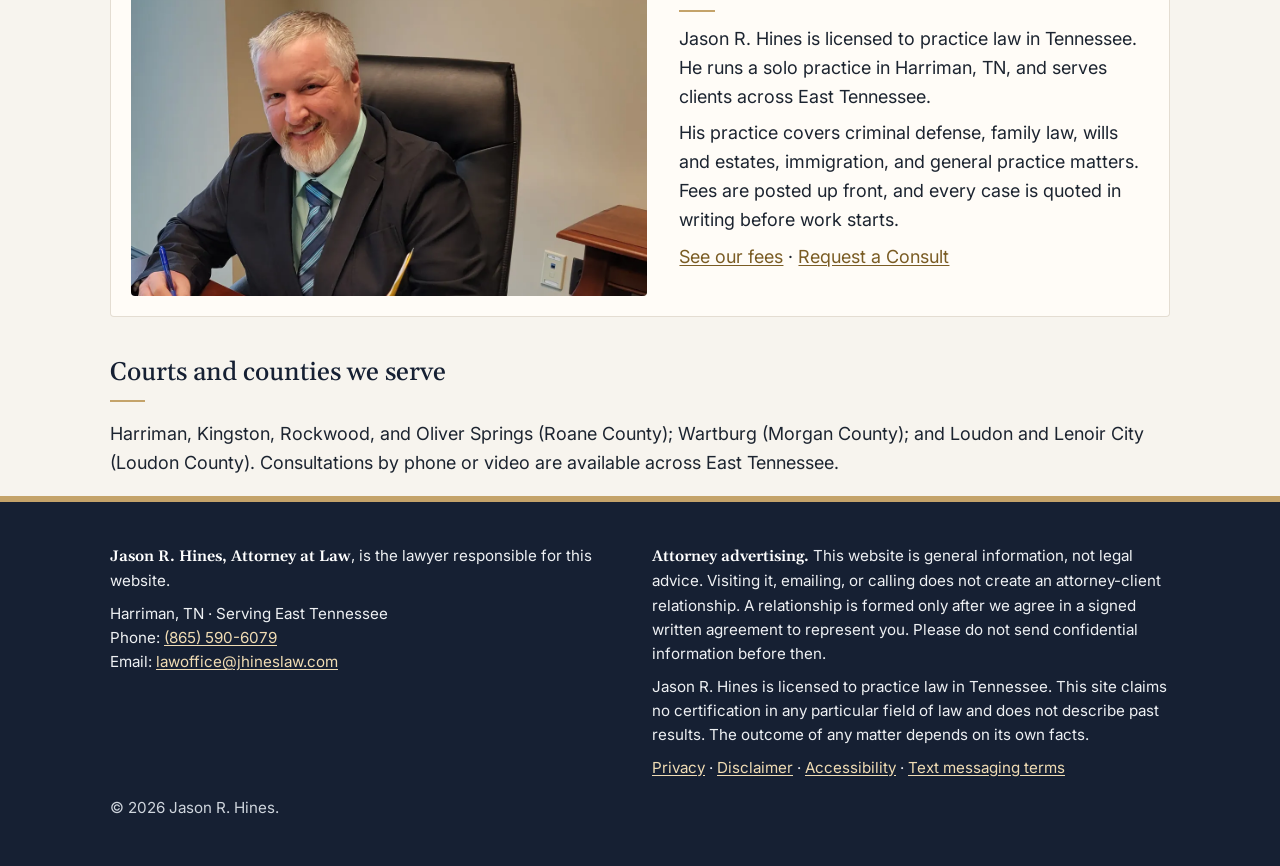
==== commit dc792366: "Jason 6:20 AM CT 11/21/2026 card answers J1–J5 applied (via CoS / Grok Bot); staged, do not push Res" ====
--- a/index.html
+++ b/index.html
@@ -50,7 +50,7 @@
 <h2>How it works</h2>
 <ol class="steps">
 <li><strong>Call, email, or use our request form</strong><br>Tell us your name, how to reach you, the type of matter, the county, and the names of the other people or businesses involved, so we can check for conflicts. No confidential details yet.</li>
-<li><strong>Schedule your consultation</strong><br>Phone and video consultations are available. Immigration appointments are held by video. We'll tell you about any fee before we schedule. A 10% discount on attorney fees may apply; see <a href="pricing.html#veterans">our pricing page</a>.</li>
+<li><strong>Schedule your consultation</strong><br>Free 30-minute phone consultation. Immigration appointments are held by video. We'll tell you about any fee before we schedule. A 10% discount on attorney fees may apply; see <a href="pricing.html#veterans">our pricing page</a>.</li>
 <li><strong>Get a written quote</strong><br>If we can help, you get the fee in writing before any work starts.</li>
 </ol>
 <section class="about" id="about" aria-labelledby="about-heading">
--- a/styles.css
+++ b/styles.css
@@ -273,5 +273,6 @@
 }
 @media (min-width:761px){
   header.site .bar{flex-wrap:nowrap}
+  nav.main ul{flex-wrap:nowrap} nav.main a,header.site .cta .btn{white-space:nowrap} header.site .cta{flex-wrap:nowrap}
 }
 @media (prefers-reduced-motion:reduce){*{transition:none!important}}
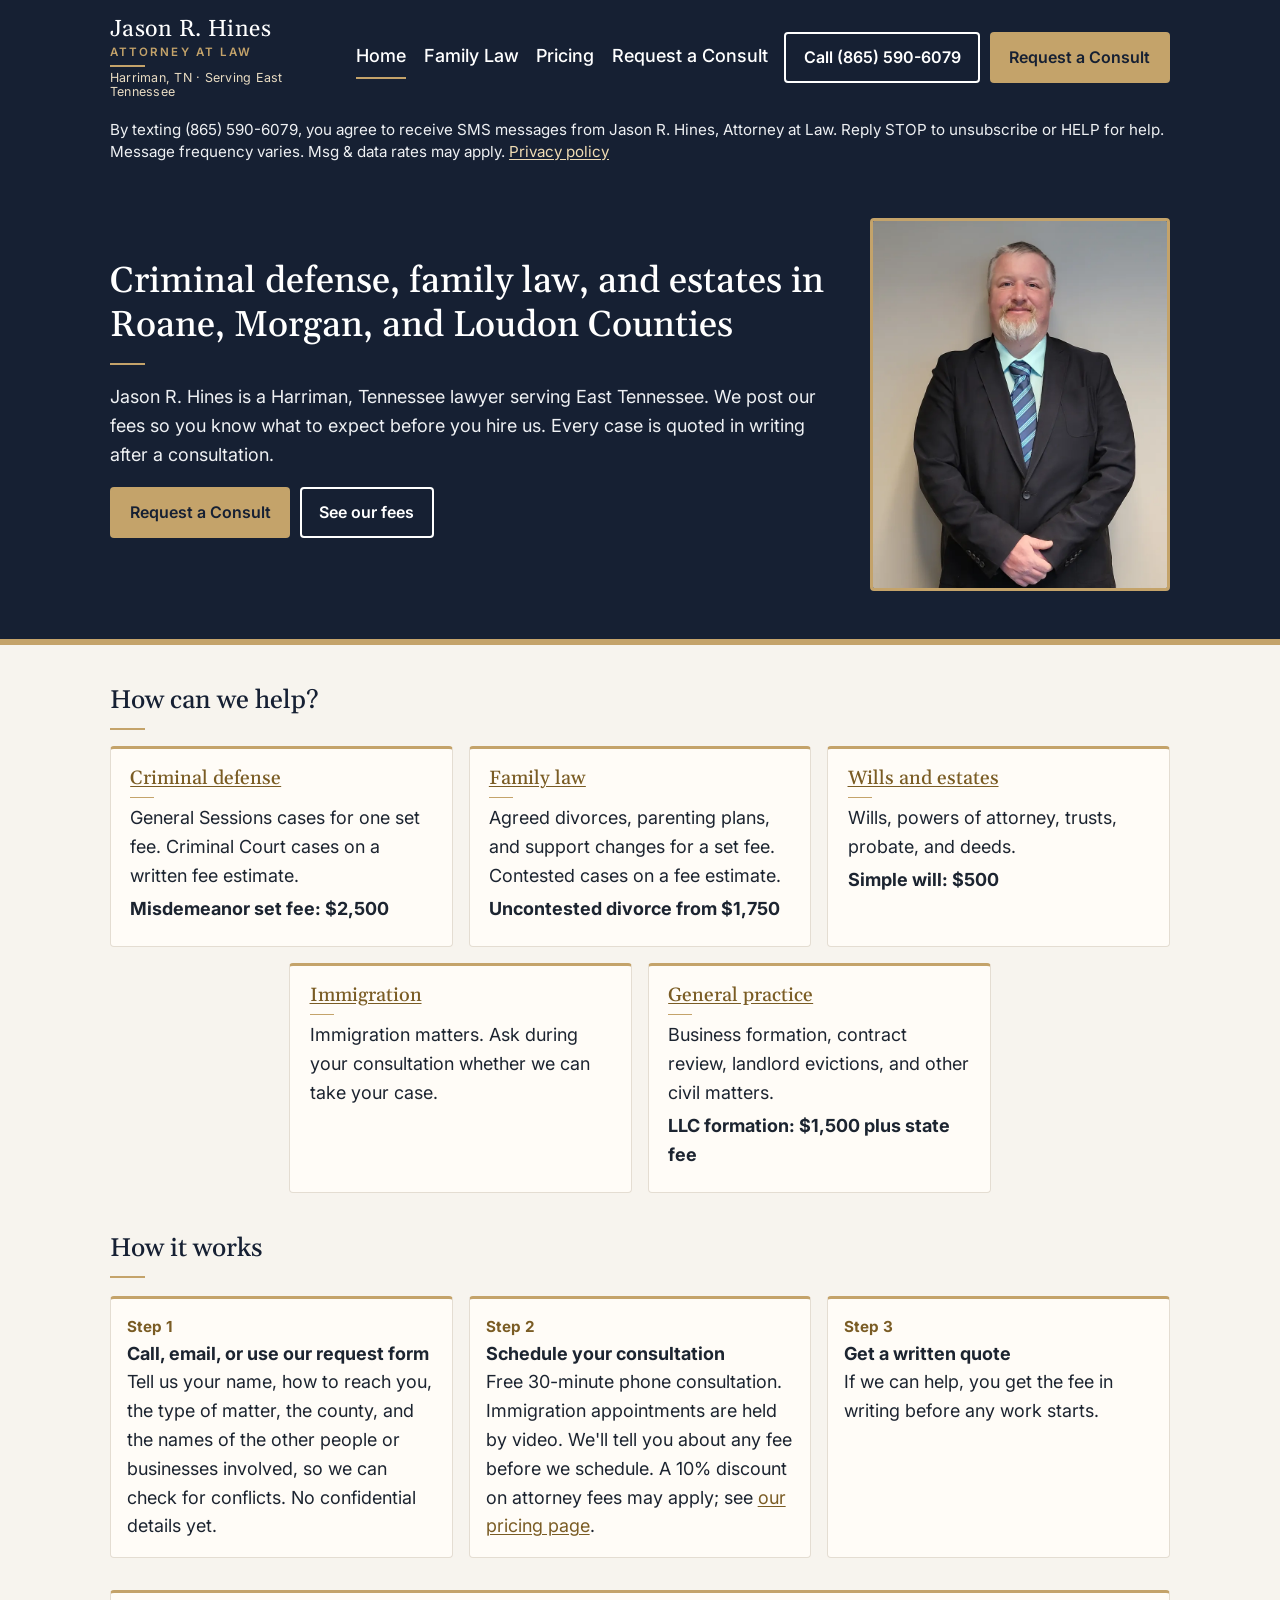
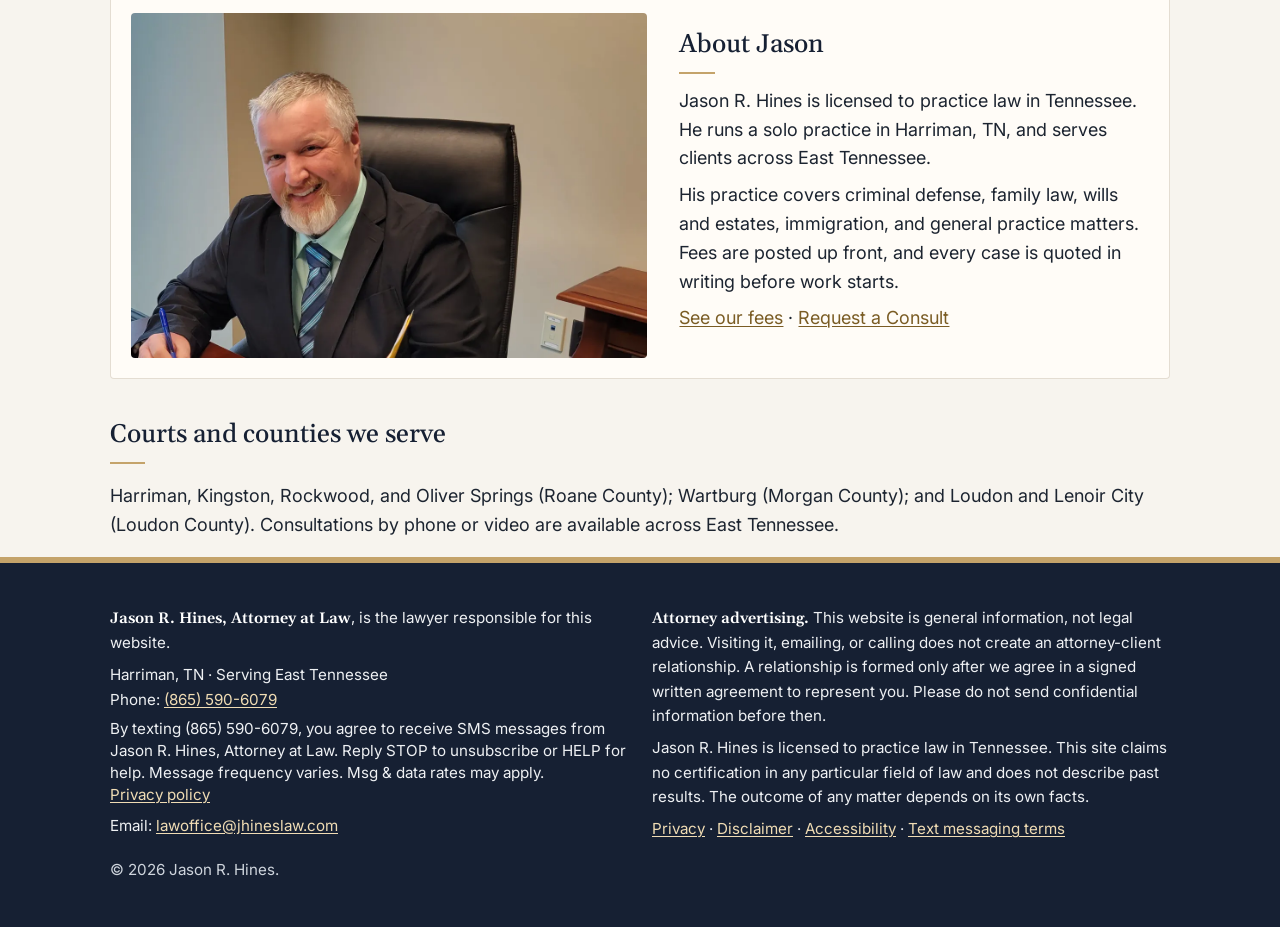
==== commit 227c451d: "Add the text-in SMS consent line beside the office phone number. Post the SignalWire disclaimer unde" ====
--- a/index.html
+++ b/index.html
@@ -24,6 +24,7 @@
 <a class="btn btn-primary" href="consult.html">Request a Consult</a>
 </div>
 </div>
+<p class="wrap sms-notice">By texting (865) 590-6079, you agree to receive SMS messages from Jason R. Hines, Attorney at Law. Reply STOP to unsubscribe or HELP for help. Message frequency varies. Msg &amp; data rates may apply. <a href="privacy.html">Privacy policy</a></p>
 </header>
 <section class="hero">
 <div class="wrap hero-grid">
@@ -74,7 +75,8 @@
 <div>
 <p><strong>Jason R. Hines, Attorney at Law</strong>, is the lawyer responsible for this website.</p>
 <p>Harriman, TN · Serving East Tennessee<br>
-Phone: <a href="tel:+18655906079">(865) 590-6079</a><br>
+Phone: <a href="tel:+18655906079">(865) 590-6079</a>
+<span class="sms-notice">By texting (865) 590-6079, you agree to receive SMS messages from Jason R. Hines, Attorney at Law. Reply STOP to unsubscribe or HELP for help. Message frequency varies. Msg &amp; data rates may apply. <a href="privacy.html">Privacy policy</a></span>
 Email: <a href="mailto:lawoffice@jhineslaw.com">lawoffice@jhineslaw.com</a></p>
 </div>
 <div>
--- a/styles.css
+++ b/styles.css
@@ -236,6 +236,37 @@
 .foot-grid{display:grid;grid-template-columns:1fr 1fr;gap:1.5rem}
 .small{font-size:.95rem;color:var(--muted)}
 footer.site .small{color:#cfd5dd}
+/* Text-in consent, posted as a small line beside each display of the office number. */
+.sms-notice{
+  display:block;
+  margin:.4rem 0 .55rem;
+  max-width:46rem;
+  font-size:.95rem;
+  line-height:1.45;
+  font-weight:400;
+  color:var(--ink);
+}
+.sms-notice a{white-space:nowrap}
+header.site p.wrap.sms-notice{
+  margin:.15rem auto .95rem;
+  max-width:1100px;
+  color:#eef0f3;
+}
+header.site .sms-notice a{
+  color:#f0dcb4;
+  text-decoration:underline;
+  text-underline-offset:2px;
+}
+footer.site .sms-notice{
+  margin:.4rem 0 .45rem;
+  max-width:none;
+  color:#eef0f3;
+}
+.card .sms-notice,
+.note .sms-notice{
+  margin:.5rem 0 .15rem;
+  max-width:none;
+}
 .hero-grid{display:grid;grid-template-columns:minmax(0,1fr) 300px;gap:2.5rem;align-items:center}
 .hero-photo{display:block}
 .hero-photo img{display:block;width:100%;height:auto;border-radius:4px;border:3px solid var(--gold)}
@@ -273,6 +304,8 @@
 }
 @media (min-width:761px){
   header.site .bar{flex-wrap:nowrap}
+}
+@media (min-width:1024px){
   nav.main ul{flex-wrap:nowrap} nav.main a,header.site .cta .btn{white-space:nowrap} header.site .cta{flex-wrap:nowrap}
 }
 @media (prefers-reduced-motion:reduce){*{transition:none!important}}
